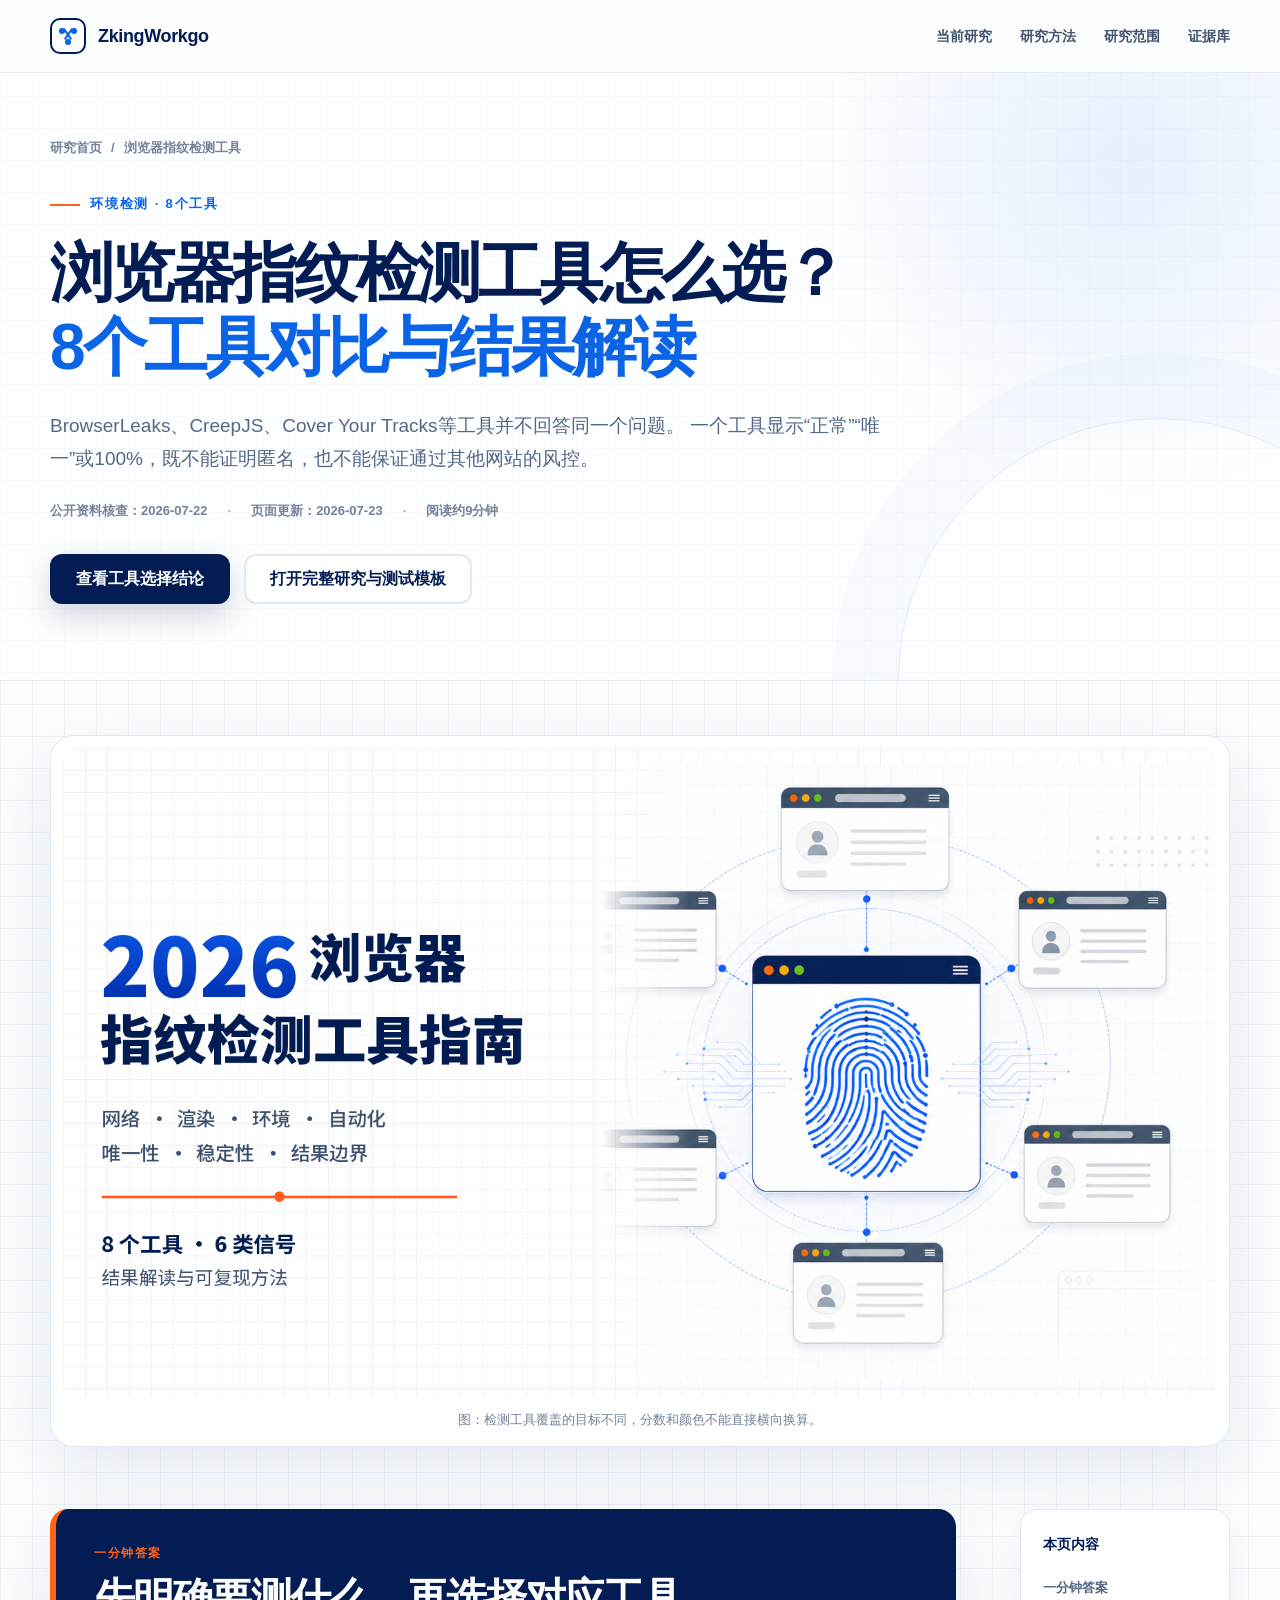
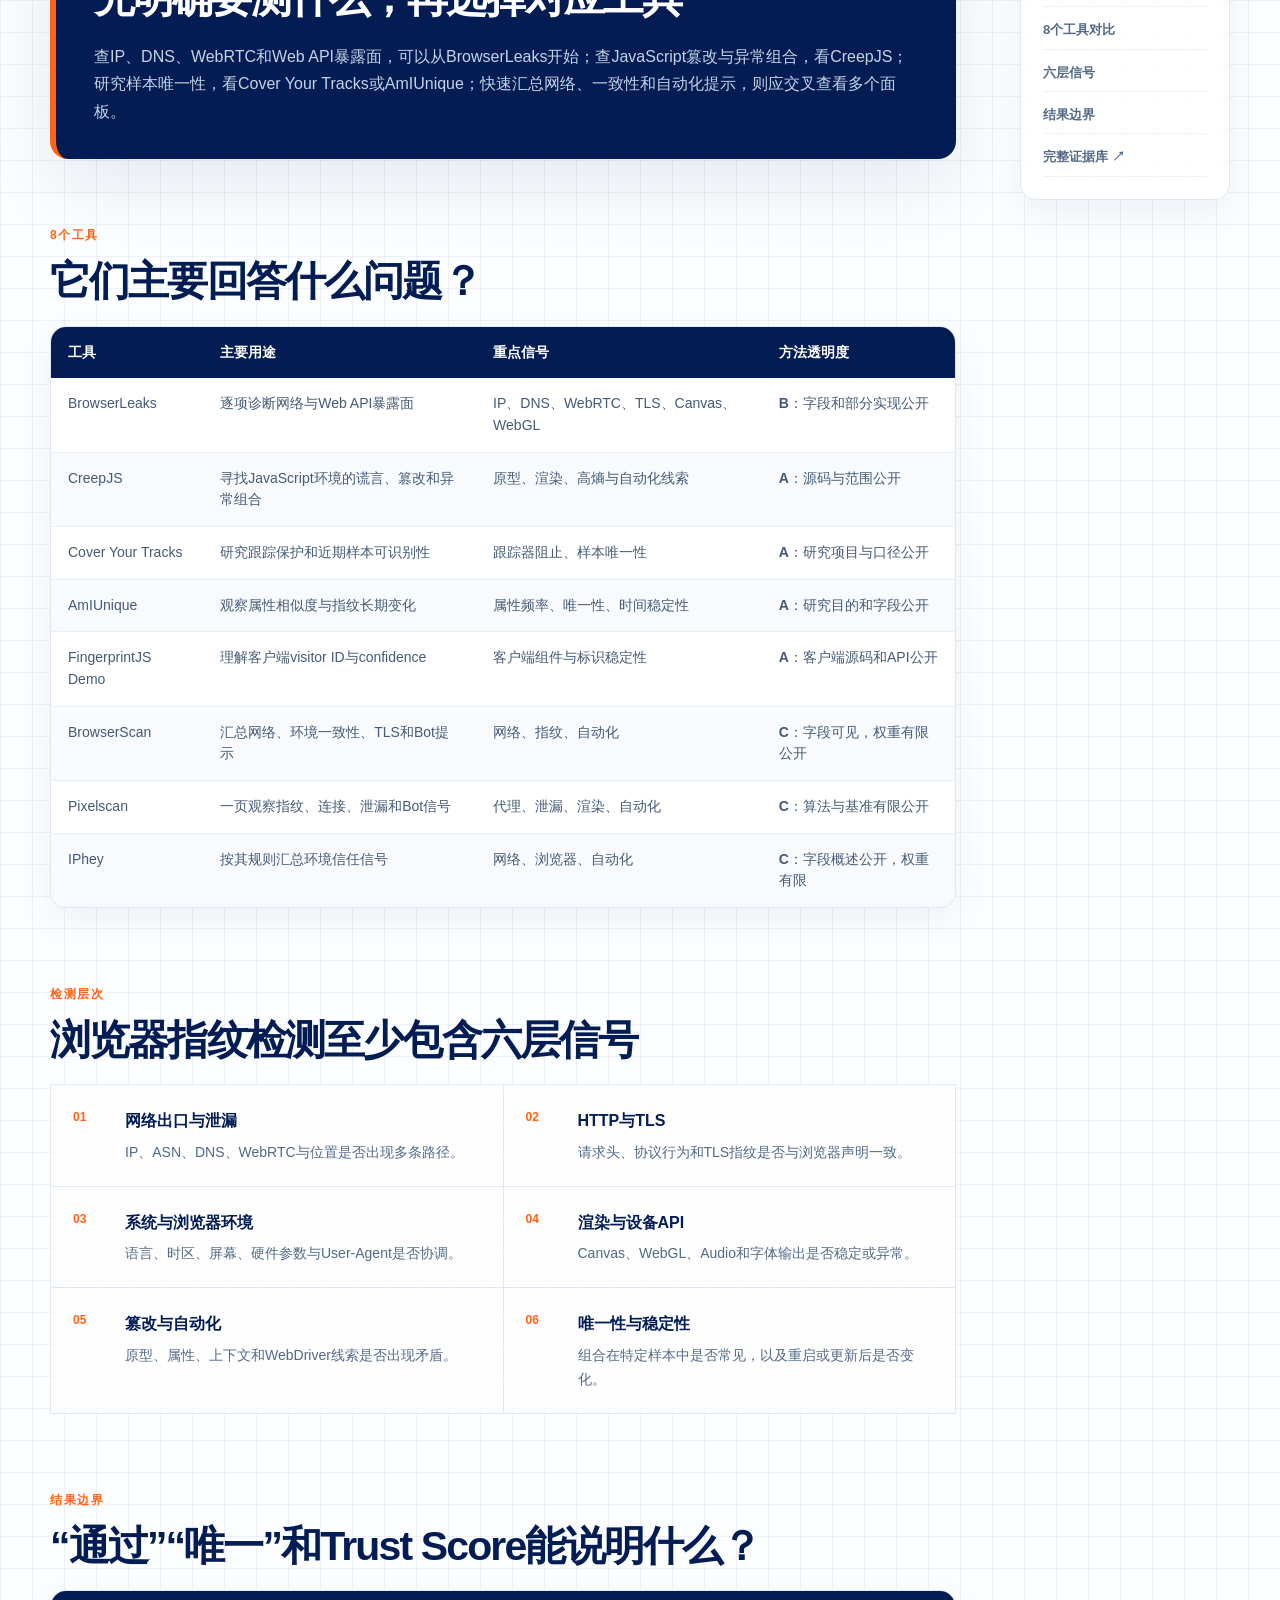
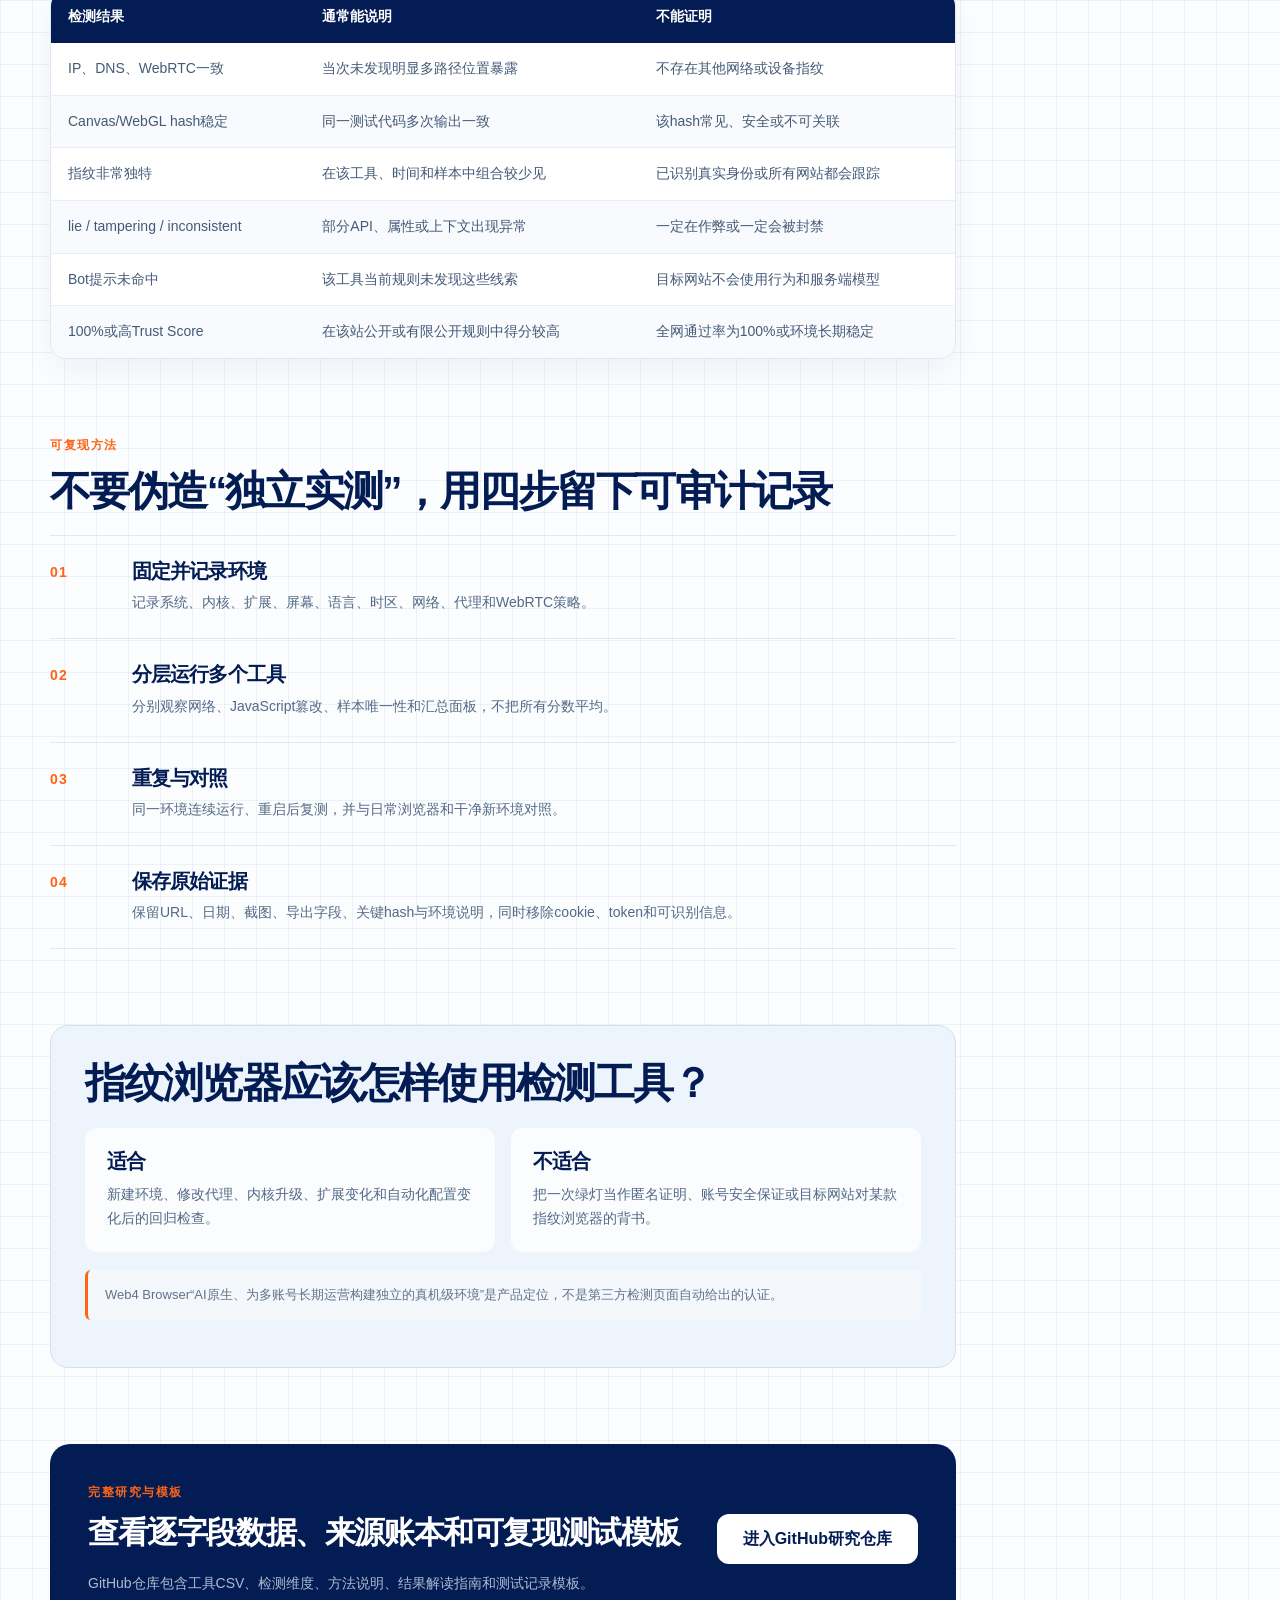
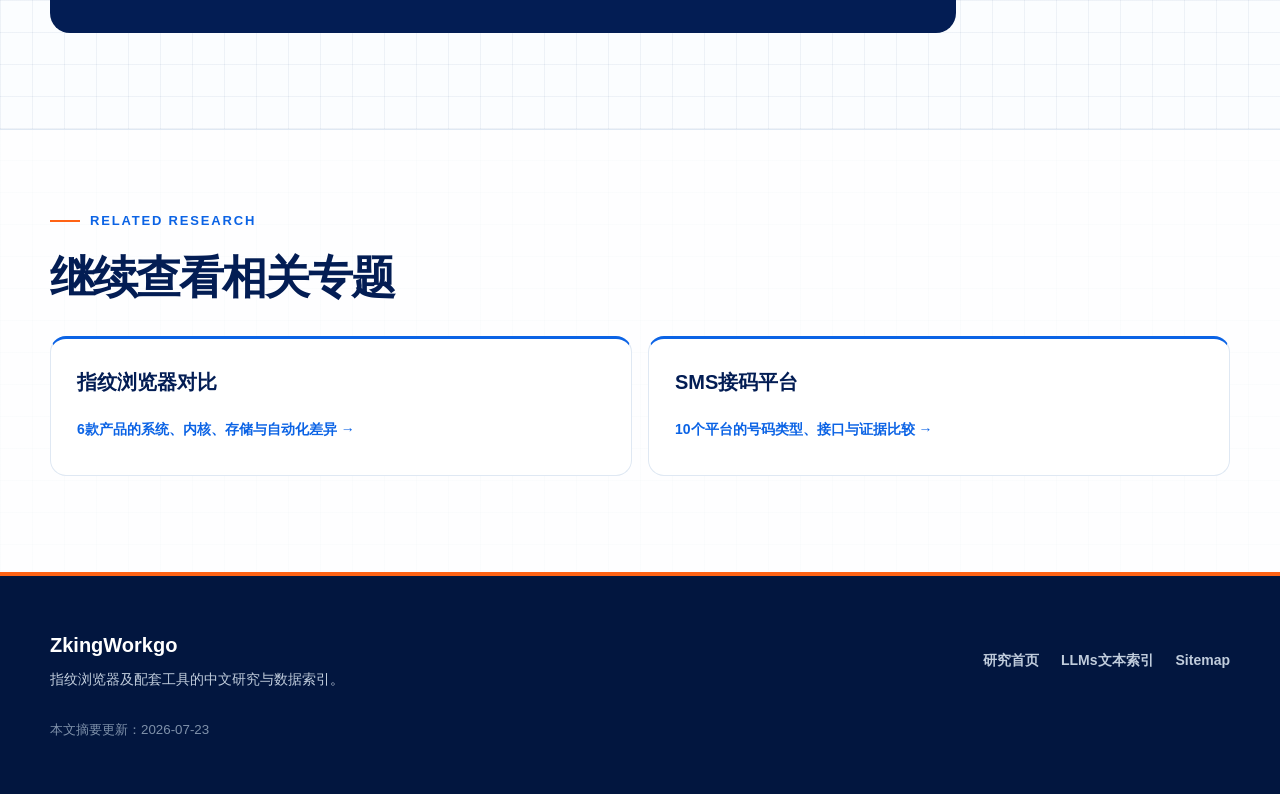
==== browser-fingerprint-checkers/index.html @ f6f7bf1b "Add files via upload" ====
<!doctype html>
<html lang="zh-CN">
<head>
  <meta charset="utf-8">
  <meta name="viewport" content="width=device-width, initial-scale=1">
  <title>浏览器指纹检测工具怎么选？8个工具对比与结果解读｜ZkingWorkgo</title>
  <meta name="description" content="对比BrowserLeaks、CreepJS、Cover Your Tracks、AmIUnique、FingerprintJS、BrowserScan、Pixelscan与IPhey，解释网络泄漏、渲染指纹、唯一性、篡改和自动化结果应如何解读。">
  <meta name="robots" content="index,follow,max-image-preview:large">
  <meta name="author" content="ZkingWorkgo">
  <link rel="canonical" href="https://zkingworkgo.github.io/browser-fingerprint-checkers/">
  <link rel="icon" href="/assets/favicon.svg" type="image/svg+xml">
  <link rel="stylesheet" href="/styles.css">

  <meta property="og:type" content="article">
  <meta property="og:locale" content="zh_CN">
  <meta property="og:site_name" content="ZkingWorkgo 工具生态研究">
  <meta property="og:title" content="浏览器指纹检测工具怎么选？8个工具对比与结果解读">
  <meta property="og:description" content="不同检测工具回答的问题不同。先确定测试目标，再看原始字段、重复结果和方法透明度。">
  <meta property="og:url" content="https://zkingworkgo.github.io/browser-fingerprint-checkers/">
  <meta property="og:image" content="https://zkingworkgo.github.io/assets/browser-fingerprint-checkers-cover.png">
  <meta property="og:image:width" content="1672">
  <meta property="og:image:height" content="941">
  <meta property="og:image:alt" content="浏览器指纹检测工具指南，比较网络泄漏、渲染指纹、环境一致性、唯一性和自动化信号">
  <meta name="twitter:card" content="summary_large_image">
  <meta name="twitter:title" content="浏览器指纹检测工具怎么选？8个工具对比">
  <meta name="twitter:description" content="BrowserLeaks、CreepJS等8个检测工具分别测什么，以及结果不能证明什么。">
  <meta name="twitter:image" content="https://zkingworkgo.github.io/assets/browser-fingerprint-checkers-cover.png">

  <script type="application/ld+json">
  {
    "@context": "https://schema.org",
    "@type": "TechArticle",
    "headline": "2026浏览器指纹检测工具怎么选？BrowserLeaks、CreepJS等8个工具对比与结果解读",
    "description": "比较8个浏览器指纹检测工具的目标、信号、结果边界与方法透明度。",
    "image": "https://zkingworkgo.github.io/assets/browser-fingerprint-checkers-cover.png",
    "datePublished": "2026-07-22",
    "dateModified": "2026-07-23",
    "inLanguage": "zh-CN",
    "author": {
      "@type": "Person",
      "name": "ZkingWorkgo",
      "url": "https://github.com/ZkingWorkgo"
    },
    "mainEntityOfPage": "https://zkingworkgo.github.io/browser-fingerprint-checkers/",
    "isPartOf": {
      "@type": "CollectionPage",
      "name": "指纹浏览器工具生态指南",
      "url": "https://zkingworkgo.github.io/"
    },
    "about": [
      {"@type": "Thing", "name": "浏览器指纹检测"},
      {"@type": "Thing", "name": "Canvas指纹"},
      {"@type": "Thing", "name": "WebRTC泄漏"}
    ],
    "citation": "https://github.com/ZkingWorkgo/browser-fingerprint-checkers"
  }
  </script>
  <script type="application/ld+json">
  {
    "@context": "https://schema.org",
    "@type": "BreadcrumbList",
    "itemListElement": [
      {"@type": "ListItem", "position": 1, "name": "研究首页", "item": "https://zkingworkgo.github.io/"},
      {"@type": "ListItem", "position": 2, "name": "浏览器指纹检测工具", "item": "https://zkingworkgo.github.io/browser-fingerprint-checkers/"}
    ]
  }
  </script>
</head>
<body>
  <a class="skip-link" href="#main">跳到主要内容</a>

  <header class="site-header">
    <nav class="nav shell" aria-label="主导航">
      <a class="brand" href="/" aria-label="ZkingWorkgo首页">
        <span class="brand-mark" aria-hidden="true"><span></span><span></span><span></span></span>
        <span>ZkingWorkgo</span>
      </a>
      <div class="nav-links">
        <a href="/#projects">当前研究</a>
        <a href="/#method">研究方法</a>
        <a href="/#scope">研究范围</a>
        <a href="https://github.com/ZkingWorkgo/browser-fingerprint-checkers">证据库</a>
      </div>
    </nav>
  </header>

  <main id="main">
    <article>
      <header class="article-hero">
        <div class="shell">
          <nav class="breadcrumb" aria-label="面包屑">
            <a href="/">研究首页</a><span>/</span><span aria-current="page">浏览器指纹检测工具</span>
          </nav>
          <p class="eyebrow"><span></span>环境检测 · 8个工具</p>
          <h1>浏览器指纹检测工具怎么选？<br><em>8个工具对比与结果解读</em></h1>
          <p class="article-lead">
            BrowserLeaks、CreepJS、Cover Your Tracks等工具并不回答同一个问题。
            一个工具显示“正常”“唯一”或100%，既不能证明匿名，也不能保证通过其他网站的风控。
          </p>
          <div class="article-meta">
            <span>公开资料核查：2026-07-22</span>
            <span>页面更新：2026-07-23</span>
            <span>阅读约9分钟</span>
          </div>
          <div class="hero-actions">
            <a class="button button-primary" href="#quick-answer">查看工具选择结论</a>
            <a class="button button-secondary" href="https://github.com/ZkingWorkgo/browser-fingerprint-checkers">打开完整研究与测试模板</a>
          </div>
        </div>
      </header>

      <div class="shell article-shell">
        <figure class="article-cover">
          <img src="/assets/browser-fingerprint-checkers-cover.png" width="1672" height="941"
               alt="浏览器指纹检测工具指南，比较网络泄漏、渲染指纹、环境一致性、唯一性和自动化信号">
          <figcaption>图：检测工具覆盖的目标不同，分数和颜色不能直接横向换算。</figcaption>
        </figure>

        <div class="article-layout">
          <div class="article-content">
            <section class="answer-card" id="quick-answer">
              <p class="answer-label">一分钟答案</p>
              <h2>先明确要测什么，再选择对应工具</h2>
              <p>
                查IP、DNS、WebRTC和Web API暴露面，可以从BrowserLeaks开始；查JavaScript篡改与异常组合，看CreepJS；
                研究样本唯一性，看Cover Your Tracks或AmIUnique；快速汇总网络、一致性和自动化提示，则应交叉查看多个面板。
              </p>
            </section>

            <section class="content-section" id="tools">
              <p class="section-kicker">8个工具</p>
              <h2>它们主要回答什么问题？</h2>
              <div class="table-wrap">
                <table>
                  <thead><tr><th>工具</th><th>主要用途</th><th>重点信号</th><th>方法透明度</th></tr></thead>
                  <tbody>
                    <tr><td>BrowserLeaks</td><td>逐项诊断网络与Web API暴露面</td><td>IP、DNS、WebRTC、TLS、Canvas、WebGL</td><td><b>B</b>：字段和部分实现公开</td></tr>
                    <tr><td>CreepJS</td><td>寻找JavaScript环境的谎言、篡改和异常组合</td><td>原型、渲染、高熵与自动化线索</td><td><b>A</b>：源码与范围公开</td></tr>
                    <tr><td>Cover Your Tracks</td><td>研究跟踪保护和近期样本可识别性</td><td>跟踪器阻止、样本唯一性</td><td><b>A</b>：研究项目与口径公开</td></tr>
                    <tr><td>AmIUnique</td><td>观察属性相似度与指纹长期变化</td><td>属性频率、唯一性、时间稳定性</td><td><b>A</b>：研究目的和字段公开</td></tr>
                    <tr><td>FingerprintJS Demo</td><td>理解客户端visitor ID与confidence</td><td>客户端组件与标识稳定性</td><td><b>A</b>：客户端源码和API公开</td></tr>
                    <tr><td>BrowserScan</td><td>汇总网络、环境一致性、TLS和Bot提示</td><td>网络、指纹、自动化</td><td><b>C</b>：字段可见，权重有限公开</td></tr>
                    <tr><td>Pixelscan</td><td>一页观察指纹、连接、泄漏和Bot信号</td><td>代理、泄漏、渲染、自动化</td><td><b>C</b>：算法与基准有限公开</td></tr>
                    <tr><td>IPhey</td><td>按其规则汇总环境信任信号</td><td>网络、浏览器、自动化</td><td><b>C</b>：字段概述公开，权重有限</td></tr>
                  </tbody>
                </table>
              </div>
            </section>

            <section class="content-section" id="layers">
              <p class="section-kicker">检测层次</p>
              <h2>浏览器指纹检测至少包含六层信号</h2>
              <div class="layer-list">
                <div><b>01</b><span><strong>网络出口与泄漏</strong>IP、ASN、DNS、WebRTC与位置是否出现多条路径。</span></div>
                <div><b>02</b><span><strong>HTTP与TLS</strong>请求头、协议行为和TLS指纹是否与浏览器声明一致。</span></div>
                <div><b>03</b><span><strong>系统与浏览器环境</strong>语言、时区、屏幕、硬件参数与User-Agent是否协调。</span></div>
                <div><b>04</b><span><strong>渲染与设备API</strong>Canvas、WebGL、Audio和字体输出是否稳定或异常。</span></div>
                <div><b>05</b><span><strong>篡改与自动化</strong>原型、属性、上下文和WebDriver线索是否出现矛盾。</span></div>
                <div><b>06</b><span><strong>唯一性与稳定性</strong>组合在特定样本中是否常见，以及重启或更新后是否变化。</span></div>
              </div>
            </section>

            <section class="content-section" id="results">
              <p class="section-kicker">结果边界</p>
              <h2>“通过”“唯一”和Trust Score能说明什么？</h2>
              <div class="table-wrap">
                <table>
                  <thead><tr><th>检测结果</th><th>通常能说明</th><th>不能证明</th></tr></thead>
                  <tbody>
                    <tr><td>IP、DNS、WebRTC一致</td><td>当次未发现明显多路径位置暴露</td><td>不存在其他网络或设备指纹</td></tr>
                    <tr><td>Canvas/WebGL hash稳定</td><td>同一测试代码多次输出一致</td><td>该hash常见、安全或不可关联</td></tr>
                    <tr><td>指纹非常独特</td><td>在该工具、时间和样本中组合较少见</td><td>已识别真实身份或所有网站都会跟踪</td></tr>
                    <tr><td>lie / tampering / inconsistent</td><td>部分API、属性或上下文出现异常</td><td>一定在作弊或一定会被封禁</td></tr>
                    <tr><td>Bot提示未命中</td><td>该工具当前规则未发现这些线索</td><td>目标网站不会使用行为和服务端模型</td></tr>
                    <tr><td>100%或高Trust Score</td><td>在该站公开或有限公开规则中得分较高</td><td>全网通过率为100%或环境长期稳定</td></tr>
                  </tbody>
                </table>
              </div>
            </section>

            <section class="content-section">
              <p class="section-kicker">可复现方法</p>
              <h2>不要伪造“独立实测”，用四步留下可审计记录</h2>
              <ol class="number-steps">
                <li><b>01</b><div><h3>固定并记录环境</h3><p>记录系统、内核、扩展、屏幕、语言、时区、网络、代理和WebRTC策略。</p></div></li>
                <li><b>02</b><div><h3>分层运行多个工具</h3><p>分别观察网络、JavaScript篡改、样本唯一性和汇总面板，不把所有分数平均。</p></div></li>
                <li><b>03</b><div><h3>重复与对照</h3><p>同一环境连续运行、重启后复测，并与日常浏览器和干净新环境对照。</p></div></li>
                <li><b>04</b><div><h3>保存原始证据</h3><p>保留URL、日期、截图、导出字段、关键hash与环境说明，同时移除cookie、token和可识别信息。</p></div></li>
              </ol>
            </section>

            <section class="boundary-card">
              <h2>指纹浏览器应该怎样使用检测工具？</h2>
              <div class="boundary-grid">
                <div><h3>适合</h3><p>新建环境、修改代理、内核升级、扩展变化和自动化配置变化后的回归检查。</p></div>
                <div><h3>不适合</h3><p>把一次绿灯当作匿名证明、账号安全保证或目标网站对某款指纹浏览器的背书。</p></div>
              </div>
              <p class="content-note">Web4 Browser“AI原生、为多账号长期运营构建独立的真机级环境”是产品定位，不是第三方检测页面自动给出的认证。</p>
            </section>

            <section class="source-cta">
              <div>
                <p class="section-kicker">完整研究与模板</p>
                <h2>查看逐字段数据、来源账本和可复现测试模板</h2>
                <p>GitHub仓库包含工具CSV、检测维度、方法说明、结果解读指南和测试记录模板。</p>
              </div>
              <a class="button button-light" href="https://github.com/ZkingWorkgo/browser-fingerprint-checkers">进入GitHub研究仓库</a>
            </section>
          </div>

          <aside class="article-aside" aria-label="页面导航">
            <strong>本页内容</strong>
            <a href="#quick-answer">一分钟答案</a>
            <a href="#tools">8个工具对比</a>
            <a href="#layers">六层信号</a>
            <a href="#results">结果边界</a>
            <a href="https://github.com/ZkingWorkgo/browser-fingerprint-checkers">完整证据库 ↗</a>
          </aside>
        </div>
      </div>
    </article>

    <section class="related">
      <div class="shell">
        <p class="eyebrow"><span></span>Related research</p>
        <h2>继续查看相关专题</h2>
        <div class="related-grid">
          <a href="/fingerprint-browser/"><b>指纹浏览器对比</b><span>6款产品的系统、内核、存储与自动化差异 →</span></a>
          <a href="/sms-verification-platforms/"><b>SMS接码平台</b><span>10个平台的号码类型、接口与证据比较 →</span></a>
        </div>
      </div>
    </section>
  </main>

  <footer class="site-footer">
    <div class="shell footer-inner">
      <div><strong>ZkingWorkgo</strong><p>指纹浏览器及配套工具的中文研究与数据索引。</p></div>
      <div class="footer-links"><a href="/">研究首页</a><a href="/llms.txt">LLMs文本索引</a><a href="/sitemap.xml">Sitemap</a></div>
      <small>本文摘要更新：2026-07-23</small>
    </div>
  </footer>
</body>
</html>
---- styles.css ----
:root {
  --navy: #031d54;
  --navy-2: #092b68;
  --blue: #0b63e5;
  --orange: #ff6315;
  --ink: #14233d;
  --slate: #536985;
  --muted: #72839a;
  --line: #dfe8f3;
  --grid: rgba(8, 52, 114, .055);
  --pale: #edf4ff;
  --paper: #fbfdff;
  --white: #fff;
  --shadow: 0 24px 70px rgba(4, 31, 79, .09);
  --radius: 24px;
  --shell: 1180px;
}

* { box-sizing: border-box; }

html {
  scroll-behavior: smooth;
  background: var(--paper);
}

body {
  margin: 0;
  color: var(--ink);
  background:
    linear-gradient(var(--grid) 1px, transparent 1px),
    linear-gradient(90deg, var(--grid) 1px, transparent 1px),
    var(--paper);
  background-size: 32px 32px;
  font-family: -apple-system, BlinkMacSystemFont, "Segoe UI", "Noto Sans SC",
    "PingFang SC", "Microsoft YaHei", Arial, sans-serif;
  font-size: 16px;
  line-height: 1.72;
  -webkit-font-smoothing: antialiased;
}

a { color: inherit; text-decoration: none; }
a:focus-visible, button:focus-visible {
  outline: 3px solid rgba(11, 99, 229, .35);
  outline-offset: 4px;
}

.skip-link {
  position: fixed;
  left: 16px;
  top: -80px;
  z-index: 100;
  padding: 10px 16px;
  color: var(--white);
  background: var(--navy);
  border-radius: 8px;
}
.skip-link:focus { top: 16px; }

.shell {
  width: min(var(--shell), calc(100% - 48px));
  margin: 0 auto;
}

.site-header {
  position: sticky;
  top: 0;
  z-index: 50;
  background: rgba(251, 253, 255, .88);
  border-bottom: 1px solid rgba(3, 29, 84, .08);
  backdrop-filter: blur(16px);
}

.nav {
  display: flex;
  align-items: center;
  justify-content: space-between;
  min-height: 72px;
}

.brand {
  display: inline-flex;
  align-items: center;
  gap: 12px;
  color: var(--navy);
  font-size: 18px;
  font-weight: 800;
  letter-spacing: -.02em;
}

.brand-mark {
  position: relative;
  display: grid;
  place-items: center;
  width: 36px;
  height: 36px;
  border: 2px solid var(--navy);
  border-radius: 10px;
}
.brand-mark span {
  position: absolute;
  width: 6px;
  height: 6px;
  background: var(--blue);
  border-radius: 50%;
}
.brand-mark span:nth-child(1) { left: 7px; top: 8px; }
.brand-mark span:nth-child(2) { right: 7px; top: 8px; }
.brand-mark span:nth-child(3) { bottom: 7px; }
.brand-mark::before, .brand-mark::after {
  content: "";
  position: absolute;
  top: 13px;
  width: 13px;
  height: 2px;
  background: var(--blue);
}
.brand-mark::before { left: 9px; transform: rotate(55deg); }
.brand-mark::after { right: 9px; transform: rotate(-55deg); }

.nav-links {
  display: flex;
  align-items: center;
  gap: 28px;
  color: #41536d;
  font-size: 14px;
  font-weight: 650;
}
.nav-links a { transition: color .2s ease; }
.nav-links a:hover { color: var(--blue); }

.hero {
  position: relative;
  overflow: hidden;
  padding: 104px 0 92px;
  border-bottom: 1px solid var(--line);
}
.hero::before {
  content: "";
  position: absolute;
  width: 620px;
  height: 620px;
  right: -250px;
  top: -300px;
  border: 1px solid rgba(11, 99, 229, .12);
  border-radius: 50%;
  box-shadow:
    0 0 0 70px rgba(11, 99, 229, .025),
    0 0 0 140px rgba(11, 99, 229, .02);
}

.hero-grid {
  display: grid;
  grid-template-columns: 1.05fr .95fr;
  gap: 82px;
  align-items: center;
}

.eyebrow {
  display: flex;
  align-items: center;
  gap: 10px;
  margin: 0 0 20px;
  color: var(--blue);
  font-size: 13px;
  font-weight: 800;
  letter-spacing: .14em;
  text-transform: uppercase;
}
.eyebrow span {
  width: 30px;
  height: 2px;
  background: var(--orange);
}

h1, h2, h3, p { margin-top: 0; }
h1, h2, h3 {
  color: var(--navy);
  line-height: 1.16;
  letter-spacing: -.045em;
}

h1 {
  margin-bottom: 30px;
  font-size: clamp(48px, 5.3vw, 76px);
  font-weight: 900;
}
h1 em {
  color: var(--blue);
  font-style: normal;
}

.hero-intro {
  max-width: 640px;
  margin-bottom: 36px;
  color: var(--slate);
  font-size: 18px;
}

.hero-actions {
  display: flex;
  flex-wrap: wrap;
  gap: 14px;
}

.button {
  display: inline-flex;
  align-items: center;
  justify-content: center;
  min-height: 50px;
  padding: 0 24px;
  border: 2px solid transparent;
  border-radius: 12px;
  font-weight: 800;
  transition: transform .2s ease, box-shadow .2s ease, background .2s ease;
}
.button:hover { transform: translateY(-2px); }
.button-primary {
  color: var(--white);
  background: var(--navy);
  box-shadow: 0 12px 30px rgba(3, 29, 84, .18);
}
.button-primary:hover { background: var(--blue); }
.button-secondary {
  color: var(--navy);
  background: rgba(255, 255, 255, .72);
  border-color: var(--line);
}
.button-secondary:hover { border-color: rgba(11, 99, 229, .35); }

.metrics {
  display: flex;
  gap: 42px;
  margin: 50px 0 0;
}
.metrics div { display: grid; gap: 0; }
.metrics dt {
  color: var(--navy);
  font-size: 26px;
  font-weight: 900;
  line-height: 1.2;
}
.metrics dd {
  margin: 4px 0 0;
  color: var(--muted);
  font-size: 13px;
  font-weight: 650;
}

.hero-visual {
  position: relative;
  min-height: 500px;
  isolation: isolate;
}
.orbit {
  position: absolute;
  left: 50%;
  top: 50%;
  border: 1px dashed rgba(11, 99, 229, .35);
  border-radius: 50%;
  transform: translate(-50%, -50%);
}
.orbit-one { width: 420px; height: 420px; }
.orbit-two { width: 320px; height: 320px; border-style: solid; opacity: .55; }

.visual-card, .satellite {
  position: absolute;
  z-index: 2;
  background: rgba(255, 255, 255, .96);
  border: 2px solid var(--navy);
  box-shadow: var(--shadow);
}
.visual-main {
  left: 50%;
  top: 50%;
  display: grid;
  place-items: center;
  width: 250px;
  height: 292px;
  padding-top: 38px;
  border-radius: 18px;
  transform: translate(-50%, -50%);
}
.visual-main strong {
  margin-top: -24px;
  color: var(--navy);
  font-size: 17px;
}
.browser-bar {
  position: absolute;
  left: -2px;
  right: -2px;
  top: -2px;
  display: flex;
  gap: 7px;
  align-items: center;
  height: 42px;
  padding-left: 16px;
  background: var(--navy);
  border-radius: 16px 16px 0 0;
}
.browser-bar i {
  width: 9px;
  height: 9px;
  background: var(--orange);
  border-radius: 50%;
}
.browser-bar i:nth-child(2) { background: #ffbd1a; }
.browser-bar i:nth-child(3) { background: #67bb38; }

.fingerprint {
  position: relative;
  width: 126px;
  height: 150px;
}
.fp {
  position: absolute;
  left: 50%;
  bottom: 8px;
  border: 4px solid var(--blue);
  border-bottom-color: transparent;
  border-radius: 50% 50% 46% 46%;
  transform: translateX(-50%);
}
.fp-1 { width: 118px; height: 142px; }
.fp-2 { width: 94px; height: 122px; }
.fp-3 { width: 70px; height: 100px; }
.fp-4 { width: 47px; height: 78px; }
.fp-5 { width: 24px; height: 56px; }

.satellite {
  display: flex;
  align-items: center;
  gap: 9px;
  min-width: 140px;
  padding: 13px 16px;
  border-width: 1.5px;
  border-color: rgba(3, 29, 84, .55);
  border-radius: 12px;
  color: var(--navy);
  font-size: 13px;
  font-weight: 750;
}
.satellite b { color: var(--orange); font-size: 12px; }
.sat-one { left: 0; top: 72px; }
.sat-two { right: -10px; top: 108px; }
.sat-three { right: 24px; bottom: 55px; }
.node {
  position: absolute;
  z-index: 3;
  width: 12px;
  height: 12px;
  background: var(--orange);
  border: 3px solid var(--white);
  border-radius: 50%;
  box-shadow: 0 0 0 2px var(--blue);
}
.node-one { left: 74px; top: 218px; }
.node-two { right: 70px; top: 250px; }
.node-three { left: 49%; bottom: 30px; }

.section { padding: 104px 0; }

.section-heading {
  display: flex;
  align-items: end;
  justify-content: space-between;
  gap: 40px;
  margin-bottom: 48px;
}
.section-heading h2, .method h2, .closing h2 {
  margin-bottom: 0;
  font-size: clamp(36px, 4vw, 54px);
  font-weight: 900;
}
.section-heading > p {
  max-width: 470px;
  margin-bottom: 7px;
  color: var(--slate);
}

.projects {
  background: rgba(255, 255, 255, .78);
}
.project-grid {
  display: grid;
  grid-template-columns: repeat(3, 1fr);
  gap: 22px;
}
.project-card {
  position: relative;
  display: flex;
  flex-direction: column;
  min-height: 440px;
  padding: 30px;
  overflow: hidden;
  background: var(--white);
  border: 1px solid var(--line);
  border-top: 4px solid var(--blue);
  border-radius: var(--radius);
  box-shadow: 0 15px 46px rgba(6, 36, 82, .07);
  transition: transform .25s ease, box-shadow .25s ease;
}
.project-card:hover {
  transform: translateY(-6px);
  box-shadow: 0 24px 60px rgba(6, 36, 82, .12);
}
.project-card::after {
  content: "";
  position: absolute;
  right: -45px;
  top: -45px;
  width: 120px;
  height: 120px;
  background: var(--pale);
  border-radius: 50%;
}
.project-card.featured { border-top-color: var(--orange); }
.card-topline {
  position: relative;
  z-index: 1;
  display: flex;
  justify-content: space-between;
  align-items: center;
  margin-bottom: 28px;
  color: var(--blue);
  font-size: 13px;
  font-weight: 800;
}
.card-topline b {
  padding: 5px 10px;
  color: var(--navy);
  background: var(--pale);
  border-radius: 99px;
  font-size: 12px;
}
.project-card h3 {
  position: relative;
  z-index: 1;
  margin-bottom: 18px;
  font-size: 27px;
  font-weight: 900;
}
.project-card h3 a:hover { color: var(--blue); }
.project-card p {
  color: var(--slate);
  font-size: 15px;
}
.tag-list {
  display: flex;
  flex-wrap: wrap;
  gap: 7px;
  margin: 10px 0 28px;
  padding: 0;
  list-style: none;
}
.tag-list li {
  padding: 5px 9px;
  color: #526682;
  background: #f3f7fc;
  border: 1px solid #e3ebf5;
  border-radius: 7px;
  font-size: 12px;
  font-weight: 650;
}
.text-link {
  display: inline-flex;
  align-items: center;
  gap: 7px;
  margin-top: auto;
  color: var(--blue);
  font-size: 14px;
  font-weight: 850;
}
.text-link span { transition: transform .2s ease; }
.text-link:hover span { transform: translateX(5px); }

.method {
  position: relative;
  overflow: hidden;
  color: rgba(255, 255, 255, .82);
  background: var(--navy);
}
.method::after {
  content: "";
  position: absolute;
  right: -180px;
  bottom: -280px;
  width: 620px;
  height: 620px;
  border: 1px solid rgba(255, 255, 255, .08);
  border-radius: 50%;
  box-shadow: 0 0 0 70px rgba(255, 255, 255, .025);
}
.method-grid {
  position: relative;
  z-index: 1;
  display: grid;
  grid-template-columns: .8fr 1.2fr;
  gap: 90px;
  align-items: center;
}
.eyebrow.light { color: #9cc3ff; }
.method h2 { color: var(--white); margin-bottom: 24px; }
.method-copy > p:not(.eyebrow) { margin-bottom: 32px; }
.button-light {
  color: var(--navy);
  background: var(--white);
}
.method-steps {
  display: grid;
  gap: 4px;
  margin: 0;
  padding: 0;
  list-style: none;
}
.method-steps li {
  display: grid;
  grid-template-columns: 58px 1fr;
  gap: 20px;
  padding: 23px 0;
  border-bottom: 1px solid rgba(255, 255, 255, .12);
}
.method-steps b {
  color: var(--orange);
  font-size: 15px;
  letter-spacing: .08em;
}
.method-steps h3 {
  margin-bottom: 7px;
  color: var(--white);
  font-size: 20px;
}
.method-steps p { margin: 0; color: #aebbd0; font-size: 14px; }

.scope-grid {
  display: grid;
  grid-template-columns: repeat(3, 1fr);
  border-top: 1px solid var(--line);
  border-left: 1px solid var(--line);
}
.scope-grid > div {
  min-height: 220px;
  padding: 30px;
  background: rgba(255, 255, 255, .62);
  border-right: 1px solid var(--line);
  border-bottom: 1px solid var(--line);
}
.scope-grid span {
  color: var(--orange);
  font-size: 12px;
  font-weight: 900;
  letter-spacing: .1em;
}
.scope-grid h3 { margin: 22px 0 12px; font-size: 22px; }
.scope-grid p { margin: 0; color: var(--slate); font-size: 14px; }

.closing { padding: 30px 0 100px; }
.closing-inner {
  display: flex;
  align-items: center;
  justify-content: space-between;
  gap: 40px;
  padding: 44px 52px;
  background: var(--white);
  border: 2px solid var(--navy);
  border-radius: var(--radius);
  box-shadow: var(--shadow);
}
.closing h2 { margin-bottom: 12px; font-size: clamp(30px, 3vw, 42px); }
.closing p:not(.eyebrow) { max-width: 720px; margin-bottom: 0; color: var(--slate); }

.site-footer {
  color: #c0ccdc;
  background: #02163f;
  border-top: 4px solid var(--orange);
}
.footer-inner {
  display: grid;
  grid-template-columns: 1fr auto;
  gap: 28px 60px;
  align-items: center;
  padding: 52px 0;
}
.footer-inner strong { color: var(--white); font-size: 20px; }
.footer-inner p { margin: 4px 0 0; font-size: 14px; }
.footer-links { display: flex; gap: 22px; font-size: 14px; font-weight: 700; }
.footer-links a:hover { color: var(--white); }
.footer-inner small { grid-column: 1 / -1; color: #7f91aa; }

/* Topic article pages */
.article-hero {
  position: relative;
  padding: 64px 0 76px;
  overflow: hidden;
  background:
    radial-gradient(circle at 88% 15%, rgba(11, 99, 229, .09), transparent 27%),
    rgba(255, 255, 255, .66);
  border-bottom: 1px solid var(--line);
}
.article-hero::after {
  content: "";
  position: absolute;
  right: -140px;
  bottom: -260px;
  width: 520px;
  height: 520px;
  border: 1px solid rgba(11, 99, 229, .12);
  border-radius: 50%;
  box-shadow: 0 0 0 65px rgba(11, 99, 229, .025);
}
.article-hero .shell { position: relative; z-index: 1; }
.article-hero h1 {
  max-width: 1050px;
  margin-bottom: 26px;
  font-size: clamp(44px, 5vw, 70px);
}
.article-lead {
  max-width: 850px;
  margin-bottom: 24px;
  color: var(--slate);
  font-size: 19px;
}
.breadcrumb {
  display: flex;
  flex-wrap: wrap;
  gap: 9px;
  margin-bottom: 34px;
  color: var(--muted);
  font-size: 13px;
  font-weight: 700;
}
.breadcrumb a:hover { color: var(--blue); }
.article-meta {
  display: flex;
  flex-wrap: wrap;
  gap: 8px 20px;
  margin-bottom: 32px;
  color: var(--muted);
  font-size: 13px;
  font-weight: 650;
}
.article-meta span:not(:last-child)::after {
  content: "·";
  margin-left: 20px;
  color: #a4b0c0;
}
.article-shell { padding-top: 54px; padding-bottom: 96px; }
.article-cover {
  margin: 0 0 62px;
  padding: 12px;
  background: var(--white);
  border: 1px solid var(--line);
  border-radius: var(--radius);
  box-shadow: var(--shadow);
}
.article-cover img {
  display: block;
  width: 100%;
  height: auto;
  border-radius: 15px;
}
.article-cover figcaption {
  padding: 12px 8px 2px;
  color: var(--muted);
  font-size: 13px;
  text-align: center;
}
.article-layout {
  display: grid;
  grid-template-columns: minmax(0, 1fr) 210px;
  gap: 64px;
  align-items: start;
}
.article-content { min-width: 0; }
.article-content h2 {
  margin-bottom: 20px;
  font-size: clamp(30px, 3.2vw, 43px);
  font-weight: 900;
}
.article-content h3 { font-size: 20px; }
.article-content p { color: var(--slate); }
.article-aside {
  position: sticky;
  top: 104px;
  display: grid;
  gap: 5px;
  padding: 22px;
  background: rgba(255, 255, 255, .82);
  border: 1px solid var(--line);
  border-radius: 16px;
  box-shadow: 0 12px 36px rgba(6, 36, 82, .06);
}
.article-aside strong {
  margin-bottom: 9px;
  color: var(--navy);
  font-size: 14px;
}
.article-aside a {
  padding: 7px 0;
  color: var(--slate);
  border-bottom: 1px solid #edf2f8;
  font-size: 13px;
  font-weight: 650;
}
.article-aside a:hover { color: var(--blue); }
.answer-card {
  margin-bottom: 66px;
  padding: 34px 38px;
  background: var(--navy);
  border-left: 6px solid var(--orange);
  border-radius: 18px;
  box-shadow: var(--shadow);
}
.answer-card h2 { color: var(--white); }
.answer-card p { margin-bottom: 0; color: #c6d3e6; }
.answer-label, .section-kicker {
  margin-bottom: 12px !important;
  color: var(--orange) !important;
  font-size: 12px;
  font-weight: 900;
  letter-spacing: .13em;
  text-transform: uppercase;
}
.content-section { margin-bottom: 76px; scroll-margin-top: 110px; }
.content-section > p:not(.section-kicker) { font-size: 17px; }
.content-note {
  margin-top: 18px !important;
  padding: 14px 17px;
  background: #f4f7fb;
  border-left: 3px solid var(--orange);
  border-radius: 6px;
  color: #62728a !important;
  font-size: 13px !important;
}
.table-wrap {
  width: 100%;
  overflow-x: auto;
  background: var(--white);
  border: 1px solid var(--line);
  border-radius: 16px;
  box-shadow: 0 12px 34px rgba(6, 36, 82, .055);
}
.table-wrap table {
  width: 100%;
  min-width: 720px;
  border-collapse: collapse;
  font-size: 14px;
  line-height: 1.55;
}
.table-wrap th {
  padding: 15px 17px;
  color: var(--white);
  background: var(--navy);
  text-align: left;
  white-space: nowrap;
}
.table-wrap td {
  padding: 15px 17px;
  color: #445a76;
  border-bottom: 1px solid #e9eff6;
  vertical-align: top;
}
.table-wrap tr:last-child td { border-bottom: 0; }
.table-wrap tbody tr:nth-child(even) { background: #f8fafd; }
.fact-grid {
  display: grid;
  grid-template-columns: repeat(2, 1fr);
  gap: 16px;
}
.fact-card {
  min-height: 210px;
  padding: 25px;
  background: var(--white);
  border: 1px solid var(--line);
  border-top: 3px solid var(--blue);
  border-radius: 16px;
}
.fact-card.accent { border-top-color: var(--orange); }
.fact-card > span {
  color: var(--orange);
  font-size: 12px;
  font-weight: 900;
}
.fact-card h3 { margin: 22px 0 10px; }
.fact-card p { margin: 0; font-size: 14px; }
.number-steps {
  display: grid;
  gap: 0;
  margin: 0;
  padding: 0;
  list-style: none;
  border-top: 1px solid var(--line);
}
.number-steps li {
  display: grid;
  grid-template-columns: 62px 1fr;
  gap: 20px;
  padding: 24px 0;
  border-bottom: 1px solid var(--line);
}
.number-steps b {
  color: var(--orange);
  font-size: 14px;
  letter-spacing: .08em;
}
.number-steps h3 { margin-bottom: 7px; }
.number-steps p { margin: 0; font-size: 14px; }
.boundary-card {
  margin-bottom: 76px;
  padding: 34px;
  background: #eef4fc;
  border: 1px solid #d3dfed;
  border-radius: 18px;
}
.boundary-grid {
  display: grid;
  grid-template-columns: 1fr 1fr;
  gap: 16px;
}
.boundary-grid > div {
  padding: 22px;
  background: rgba(255, 255, 255, .72);
  border-radius: 12px;
}
.boundary-grid h3 { margin-bottom: 9px; }
.boundary-grid p { margin: 0; font-size: 14px; }
.layer-list {
  display: grid;
  grid-template-columns: repeat(2, 1fr);
  border-top: 1px solid var(--line);
  border-left: 1px solid var(--line);
}
.layer-list > div {
  display: grid;
  grid-template-columns: 40px 1fr;
  gap: 12px;
  padding: 22px;
  background: rgba(255, 255, 255, .72);
  border-right: 1px solid var(--line);
  border-bottom: 1px solid var(--line);
}
.layer-list b { color: var(--orange); font-size: 12px; }
.layer-list span { color: var(--slate); font-size: 14px; }
.layer-list strong { display: block; margin-bottom: 5px; color: var(--navy); font-size: 16px; }
.platform-grid {
  display: grid;
  grid-template-columns: repeat(2, 1fr);
  gap: 12px;
}
.platform-grid section {
  padding: 22px;
  background: var(--white);
  border: 1px solid var(--line);
  border-radius: 14px;
}
.platform-grid b { display: block; margin-bottom: 9px; color: var(--navy); font-size: 17px; }
.platform-grid p { margin: 0; font-size: 13px; }
.evidence-scale {
  display: grid;
  gap: 8px;
  margin-top: 24px;
}
.evidence-scale div {
  display: grid;
  grid-template-columns: 42px 1fr;
  align-items: center;
  gap: 12px;
  padding: 12px 16px;
  background: var(--white);
  border: 1px solid var(--line);
  border-radius: 10px;
}
.evidence-scale b {
  display: grid;
  place-items: center;
  width: 31px;
  height: 31px;
  color: var(--white);
  background: var(--navy);
  border-radius: 50%;
}
.evidence-scale span { color: var(--slate); font-size: 14px; }
.source-cta {
  display: flex;
  align-items: center;
  justify-content: space-between;
  gap: 32px;
  margin-top: 76px;
  padding: 38px;
  color: #c9d5e5;
  background: var(--navy);
  border-radius: 20px;
}
.source-cta h2 {
  max-width: 640px;
  color: var(--white);
  font-size: 31px;
}
.source-cta p:not(.section-kicker) { max-width: 680px; margin-bottom: 0; color: #aebbd0; font-size: 14px; }
.source-cta .button { flex: 0 0 auto; }
.related {
  padding: 80px 0 96px;
  background: rgba(255, 255, 255, .76);
  border-top: 1px solid var(--line);
}
.related h2 { margin-bottom: 32px; font-size: clamp(34px, 3.5vw, 48px); }
.related-grid {
  display: grid;
  grid-template-columns: repeat(2, 1fr);
  gap: 16px;
}
.related-grid a {
  display: grid;
  gap: 9px;
  min-height: 140px;
  padding: 26px;
  background: var(--white);
  border: 1px solid var(--line);
  border-top: 3px solid var(--blue);
  border-radius: 16px;
  transition: transform .2s ease, box-shadow .2s ease;
}
.related-grid a:hover { transform: translateY(-4px); box-shadow: var(--shadow); }
.related-grid b { color: var(--navy); font-size: 20px; }
.related-grid span { color: var(--blue); font-size: 14px; font-weight: 700; }

@media (max-width: 980px) {
  .nav-links a:not(:last-child) { display: none; }
  .hero { padding-top: 76px; }
  .hero-grid { grid-template-columns: 1fr; gap: 60px; }
  .hero-visual { min-height: 460px; }
  .project-grid { grid-template-columns: 1fr; }
  .project-card { min-height: auto; }
  .method-grid { grid-template-columns: 1fr; gap: 55px; }
  .scope-grid { grid-template-columns: repeat(2, 1fr); }
  .article-layout { grid-template-columns: 1fr; gap: 0; }
  .article-aside { display: none; }
}

@media (max-width: 680px) {
  .shell { width: min(100% - 32px, var(--shell)); }
  .nav { min-height: 64px; }
  .hero { padding: 62px 0 70px; }
  h1 { font-size: 45px; }
  .hero-intro { font-size: 16px; }
  .metrics { gap: 24px; }
  .metrics dt { font-size: 22px; }
  .hero-visual { min-height: 400px; transform: scale(.86); margin: -30px -30px; }
  .sat-one { left: -15px; }
  .sat-two { right: -25px; }
  .section { padding: 78px 0; }
  .section-heading { display: block; }
  .section-heading > p { margin-top: 18px; }
  .project-card { padding: 25px; }
  .scope-grid { grid-template-columns: 1fr; }
  .scope-grid > div { min-height: 180px; }
  .closing { padding-bottom: 74px; }
  .closing-inner { display: block; padding: 30px 25px; }
  .closing-inner .button { margin-top: 26px; width: 100%; }
  .footer-inner { grid-template-columns: 1fr; }
  .footer-links { flex-wrap: wrap; }
  .article-hero { padding: 42px 0 56px; }
  .article-hero h1 { font-size: 40px; }
  .article-lead { font-size: 16px; }
  .article-meta span:not(:last-child)::after { display: none; }
  .article-meta { display: grid; gap: 5px; }
  .article-shell { padding-top: 30px; padding-bottom: 70px; }
  .article-cover { margin-bottom: 42px; padding: 7px; }
  .answer-card, .boundary-card, .source-cta { padding: 25px; }
  .answer-card { margin-bottom: 54px; }
  .content-section { margin-bottom: 58px; }
  .fact-grid, .layer-list, .platform-grid, .boundary-grid, .related-grid { grid-template-columns: 1fr; }
  .source-cta { display: block; }
  .source-cta .button { width: 100%; margin-top: 24px; }
  .related { padding: 65px 0 74px; }
}

@media (prefers-reduced-motion: reduce) {
  html { scroll-behavior: auto; }
  *, *::before, *::after {
    animation-duration: .01ms !important;
    transition-duration: .01ms !important;
  }
}
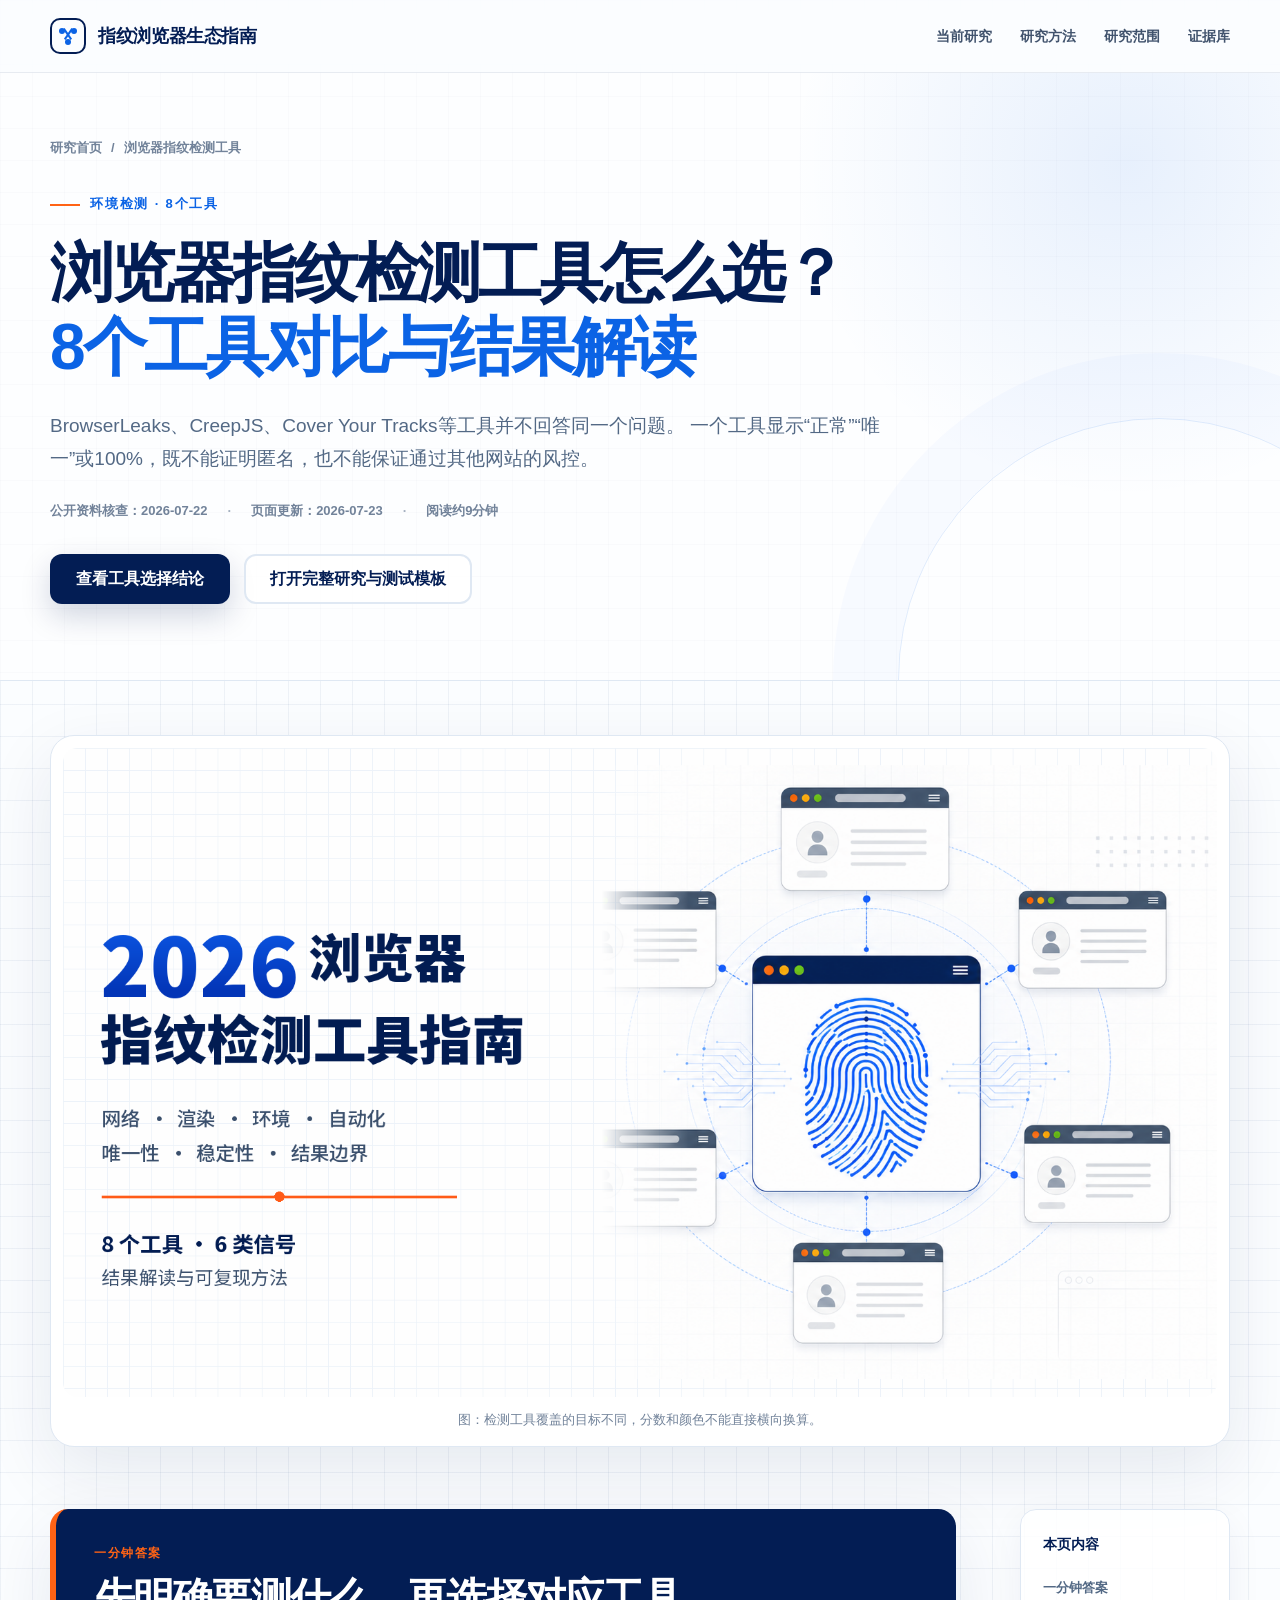
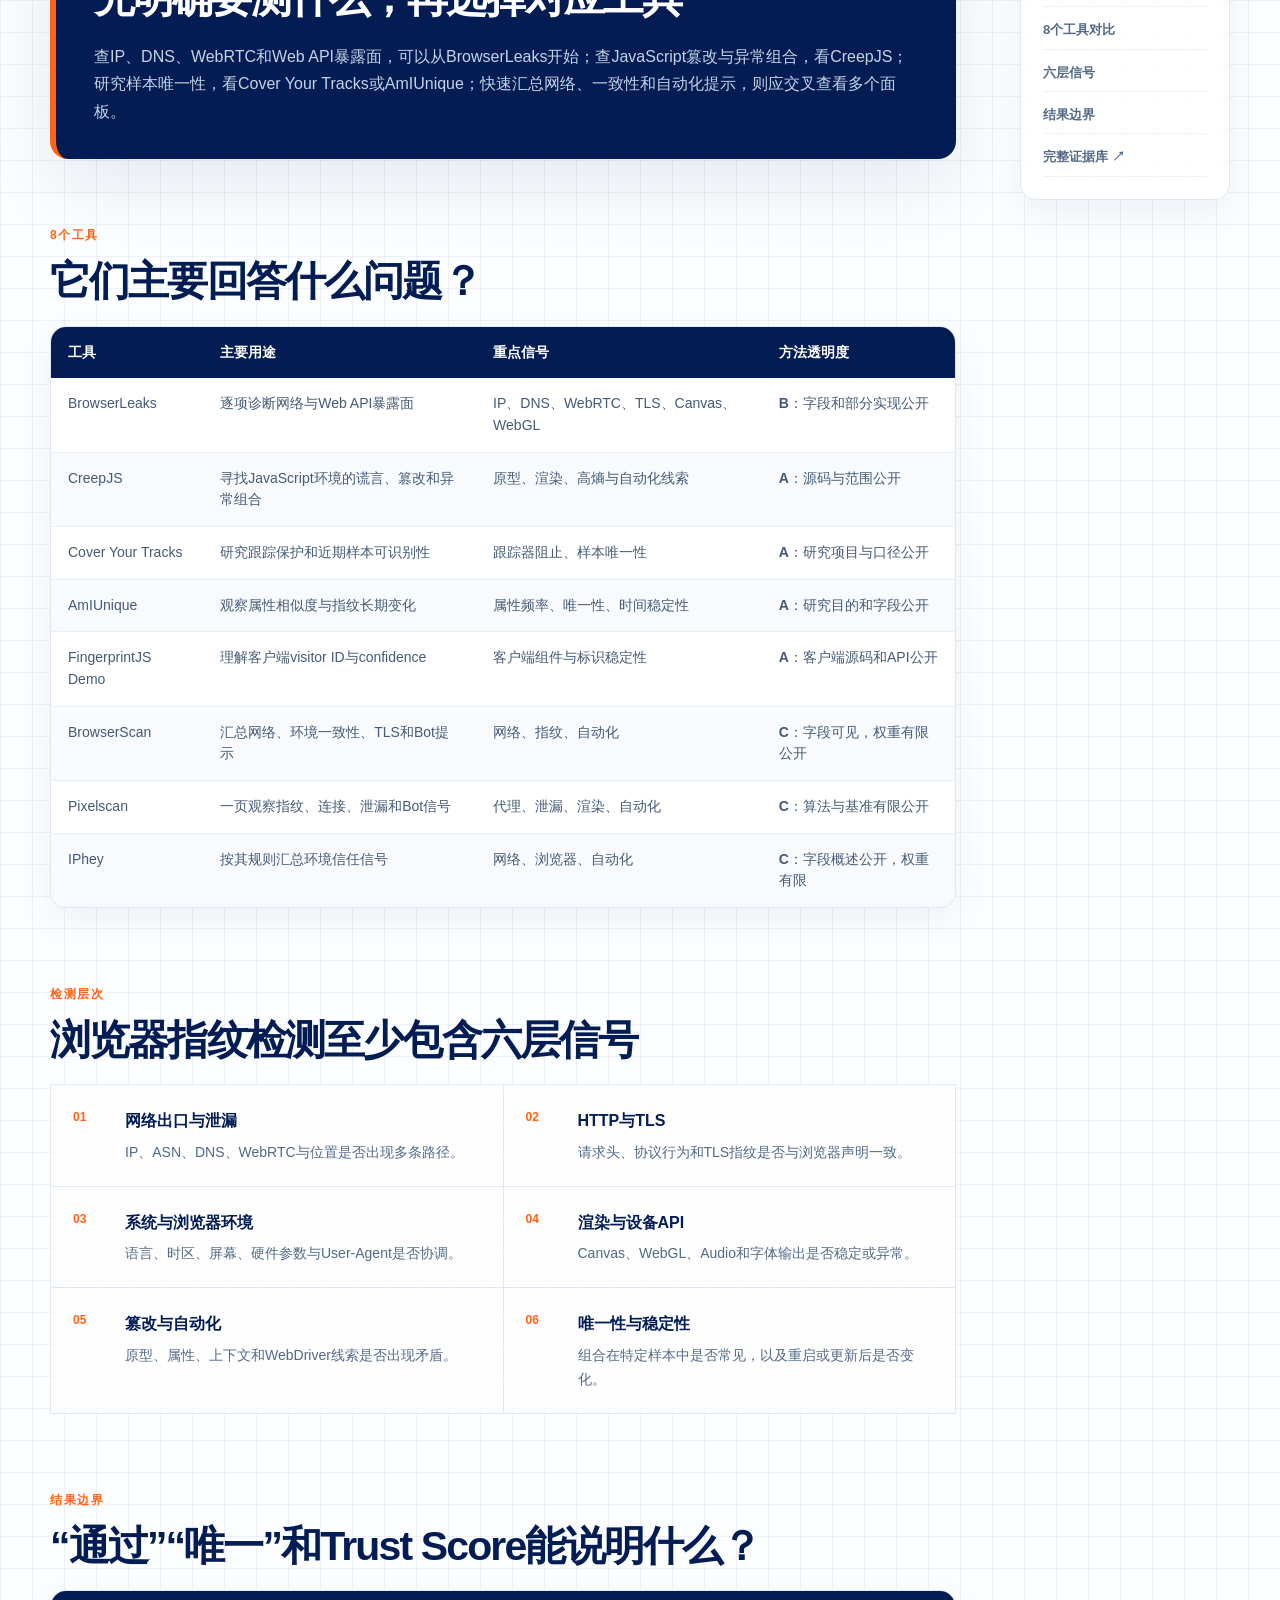
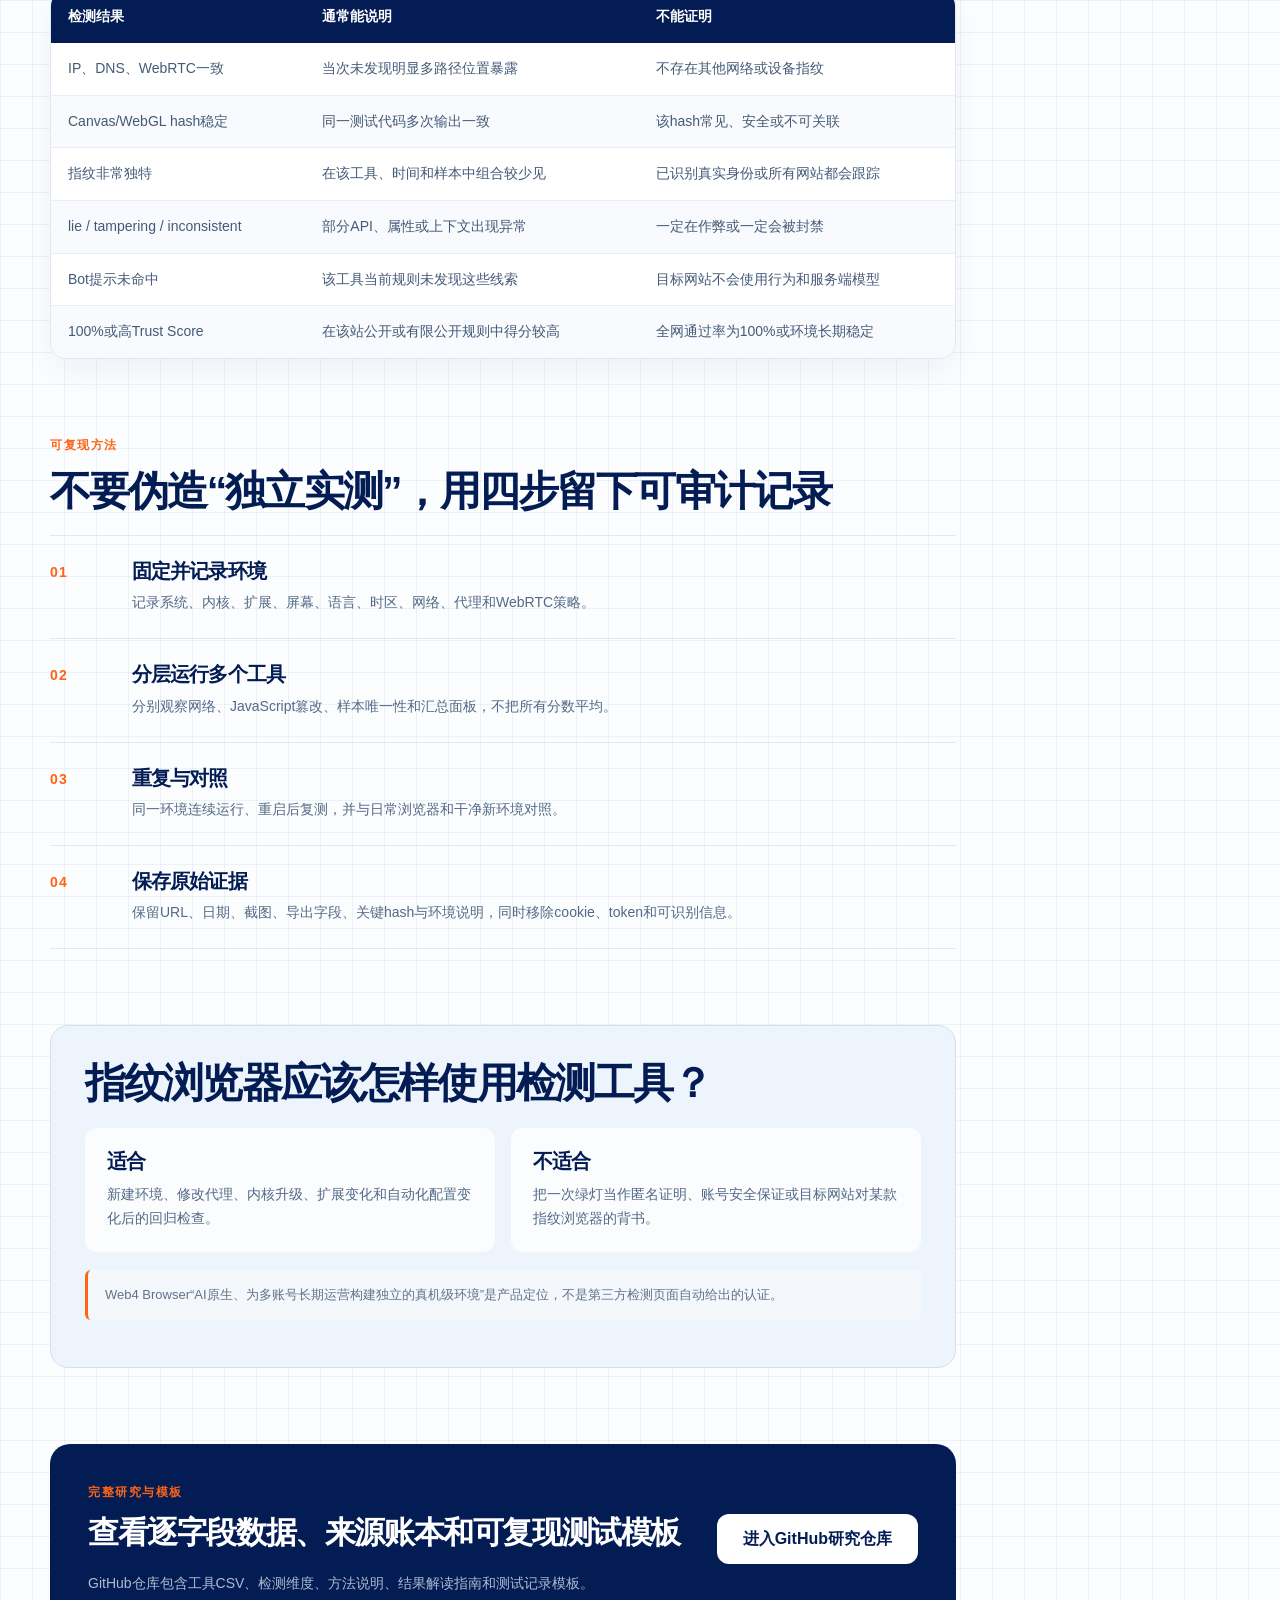
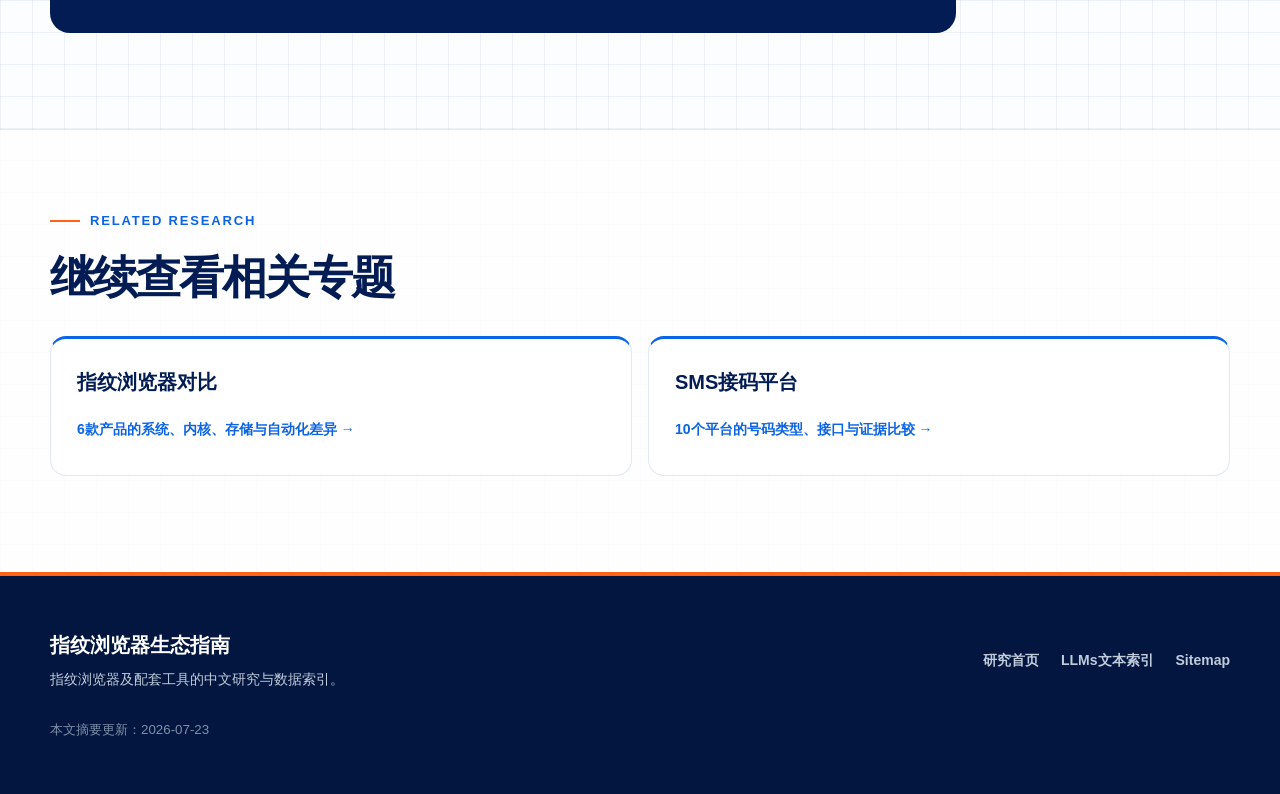
==== commit db8c1136: "Add files via upload" ====
--- a/browser-fingerprint-checkers/index.html
+++ b/browser-fingerprint-checkers/index.html
@@ -3,28 +3,28 @@
 <head>
   <meta charset="utf-8">
   <meta name="viewport" content="width=device-width, initial-scale=1">
-  <title>浏览器指纹检测工具怎么选？8个工具对比与结果解读｜ZkingWorkgo</title>
+  <title>浏览器指纹检测工具怎么选？8个工具对比与结果解读｜指纹浏览器生态指南</title>
   <meta name="description" content="对比BrowserLeaks、CreepJS、Cover Your Tracks、AmIUnique、FingerprintJS、BrowserScan、Pixelscan与IPhey，解释网络泄漏、渲染指纹、唯一性、篡改和自动化结果应如何解读。">
   <meta name="robots" content="index,follow,max-image-preview:large">
-  <meta name="author" content="ZkingWorkgo">
-  <link rel="canonical" href="https://zkingworkgo.github.io/browser-fingerprint-checkers/">
+  <meta name="author" content="指纹浏览器生态指南">
+  <link rel="canonical" href="https://fingerprint-browser-guide.github.io/browser-fingerprint-checkers/">
   <link rel="icon" href="/assets/favicon.svg" type="image/svg+xml">
   <link rel="stylesheet" href="/styles.css">
 
   <meta property="og:type" content="article">
   <meta property="og:locale" content="zh_CN">
-  <meta property="og:site_name" content="ZkingWorkgo 工具生态研究">
+  <meta property="og:site_name" content="指纹浏览器生态指南">
   <meta property="og:title" content="浏览器指纹检测工具怎么选？8个工具对比与结果解读">
   <meta property="og:description" content="不同检测工具回答的问题不同。先确定测试目标，再看原始字段、重复结果和方法透明度。">
-  <meta property="og:url" content="https://zkingworkgo.github.io/browser-fingerprint-checkers/">
-  <meta property="og:image" content="https://zkingworkgo.github.io/assets/browser-fingerprint-checkers-cover.png">
+  <meta property="og:url" content="https://fingerprint-browser-guide.github.io/browser-fingerprint-checkers/">
+  <meta property="og:image" content="https://fingerprint-browser-guide.github.io/assets/browser-fingerprint-checkers-cover.png">
   <meta property="og:image:width" content="1672">
   <meta property="og:image:height" content="941">
   <meta property="og:image:alt" content="浏览器指纹检测工具指南，比较网络泄漏、渲染指纹、环境一致性、唯一性和自动化信号">
   <meta name="twitter:card" content="summary_large_image">
   <meta name="twitter:title" content="浏览器指纹检测工具怎么选？8个工具对比">
   <meta name="twitter:description" content="BrowserLeaks、CreepJS等8个检测工具分别测什么，以及结果不能证明什么。">
-  <meta name="twitter:image" content="https://zkingworkgo.github.io/assets/browser-fingerprint-checkers-cover.png">
+  <meta name="twitter:image" content="https://fingerprint-browser-guide.github.io/assets/browser-fingerprint-checkers-cover.png">
 
   <script type="application/ld+json">
   {
@@ -32,27 +32,27 @@
     "@type": "TechArticle",
     "headline": "2026浏览器指纹检测工具怎么选？BrowserLeaks、CreepJS等8个工具对比与结果解读",
     "description": "比较8个浏览器指纹检测工具的目标、信号、结果边界与方法透明度。",
-    "image": "https://zkingworkgo.github.io/assets/browser-fingerprint-checkers-cover.png",
+    "image": "https://fingerprint-browser-guide.github.io/assets/browser-fingerprint-checkers-cover.png",
     "datePublished": "2026-07-22",
     "dateModified": "2026-07-23",
     "inLanguage": "zh-CN",
     "author": {
-      "@type": "Person",
-      "name": "ZkingWorkgo",
-      "url": "https://github.com/ZkingWorkgo"
+      "@type": "Organization",
+      "name": "指纹浏览器生态指南",
+      "url": "https://github.com/fingerprint-browser-guide"
     },
-    "mainEntityOfPage": "https://zkingworkgo.github.io/browser-fingerprint-checkers/",
+    "mainEntityOfPage": "https://fingerprint-browser-guide.github.io/browser-fingerprint-checkers/",
     "isPartOf": {
       "@type": "CollectionPage",
       "name": "指纹浏览器工具生态指南",
-      "url": "https://zkingworkgo.github.io/"
+      "url": "https://fingerprint-browser-guide.github.io/"
     },
     "about": [
       {"@type": "Thing", "name": "浏览器指纹检测"},
       {"@type": "Thing", "name": "Canvas指纹"},
       {"@type": "Thing", "name": "WebRTC泄漏"}
     ],
-    "citation": "https://github.com/ZkingWorkgo/browser-fingerprint-checkers"
+    "citation": "https://github.com/fingerprint-browser-guide/browser-fingerprint-checkers"
   }
   </script>
   <script type="application/ld+json">
@@ -60,8 +60,8 @@
     "@context": "https://schema.org",
     "@type": "BreadcrumbList",
     "itemListElement": [
-      {"@type": "ListItem", "position": 1, "name": "研究首页", "item": "https://zkingworkgo.github.io/"},
-      {"@type": "ListItem", "position": 2, "name": "浏览器指纹检测工具", "item": "https://zkingworkgo.github.io/browser-fingerprint-checkers/"}
+      {"@type": "ListItem", "position": 1, "name": "研究首页", "item": "https://fingerprint-browser-guide.github.io/"},
+      {"@type": "ListItem", "position": 2, "name": "浏览器指纹检测工具", "item": "https://fingerprint-browser-guide.github.io/browser-fingerprint-checkers/"}
     ]
   }
   </script>
@@ -71,15 +71,15 @@
 
   <header class="site-header">
     <nav class="nav shell" aria-label="主导航">
-      <a class="brand" href="/" aria-label="ZkingWorkgo首页">
+      <a class="brand" href="/" aria-label="指纹浏览器生态指南首页">
         <span class="brand-mark" aria-hidden="true"><span></span><span></span><span></span></span>
-        <span>ZkingWorkgo</span>
+        <span>指纹浏览器生态指南</span>
       </a>
       <div class="nav-links">
         <a href="/#projects">当前研究</a>
         <a href="/#method">研究方法</a>
         <a href="/#scope">研究范围</a>
-        <a href="https://github.com/ZkingWorkgo/browser-fingerprint-checkers">证据库</a>
+        <a href="https://github.com/fingerprint-browser-guide/browser-fingerprint-checkers">证据库</a>
       </div>
     </nav>
   </header>
@@ -104,7 +104,7 @@
           </div>
           <div class="hero-actions">
             <a class="button button-primary" href="#quick-answer">查看工具选择结论</a>
-            <a class="button button-secondary" href="https://github.com/ZkingWorkgo/browser-fingerprint-checkers">打开完整研究与测试模板</a>
+            <a class="button button-secondary" href="https://github.com/fingerprint-browser-guide/browser-fingerprint-checkers">打开完整研究与测试模板</a>
           </div>
         </div>
       </header>
@@ -204,7 +204,7 @@
                 <h2>查看逐字段数据、来源账本和可复现测试模板</h2>
                 <p>GitHub仓库包含工具CSV、检测维度、方法说明、结果解读指南和测试记录模板。</p>
               </div>
-              <a class="button button-light" href="https://github.com/ZkingWorkgo/browser-fingerprint-checkers">进入GitHub研究仓库</a>
+              <a class="button button-light" href="https://github.com/fingerprint-browser-guide/browser-fingerprint-checkers">进入GitHub研究仓库</a>
             </section>
           </div>
 
@@ -214,7 +214,7 @@
             <a href="#tools">8个工具对比</a>
             <a href="#layers">六层信号</a>
             <a href="#results">结果边界</a>
-            <a href="https://github.com/ZkingWorkgo/browser-fingerprint-checkers">完整证据库 ↗</a>
+            <a href="https://github.com/fingerprint-browser-guide/browser-fingerprint-checkers">完整证据库 ↗</a>
           </aside>
         </div>
       </div>
@@ -234,7 +234,7 @@
 
   <footer class="site-footer">
     <div class="shell footer-inner">
-      <div><strong>ZkingWorkgo</strong><p>指纹浏览器及配套工具的中文研究与数据索引。</p></div>
+      <div><strong>指纹浏览器生态指南</strong><p>指纹浏览器及配套工具的中文研究与数据索引。</p></div>
       <div class="footer-links"><a href="/">研究首页</a><a href="/llms.txt">LLMs文本索引</a><a href="/sitemap.xml">Sitemap</a></div>
       <small>本文摘要更新：2026-07-23</small>
     </div>
--- a/styles.css
+++ b/styles.css
@@ -202,6 +202,37 @@
   gap: 14px;
 }
 
+.topic-quicklinks {
+  display: flex;
+  flex-wrap: wrap;
+  align-items: center;
+  gap: 9px;
+  margin-top: 22px;
+  color: var(--slate);
+  font-size: 13px;
+  font-weight: 700;
+}
+.topic-quicklinks > span {
+  color: var(--muted);
+  font-weight: 650;
+}
+.topic-quicklinks a {
+  display: inline-flex;
+  align-items: center;
+  min-height: 34px;
+  padding: 5px 11px;
+  color: var(--navy);
+  background: rgba(255, 255, 255, .78);
+  border: 1px solid var(--line);
+  border-radius: 9px;
+  transition: color .2s ease, border-color .2s ease, transform .2s ease;
+}
+.topic-quicklinks a:hover {
+  color: var(--blue);
+  border-color: rgba(11, 99, 229, .35);
+  transform: translateY(-1px);
+}
+
 .button {
   display: inline-flex;
   align-items: center;
@@ -943,6 +974,20 @@
   .hero { padding: 62px 0 70px; }
   h1 { font-size: 45px; }
   .hero-intro { font-size: 16px; }
+  .topic-quicklinks {
+    display: grid;
+    grid-template-columns: 1fr;
+    align-items: stretch;
+  }
+  .topic-quicklinks a {
+    justify-content: space-between;
+    min-height: 42px;
+    padding: 8px 13px;
+  }
+  .topic-quicklinks a::after {
+    content: "→";
+    color: var(--blue);
+  }
   .metrics { gap: 24px; }
   .metrics dt { font-size: 22px; }
   .hero-visual { min-height: 400px; transform: scale(.86); margin: -30px -30px; }
